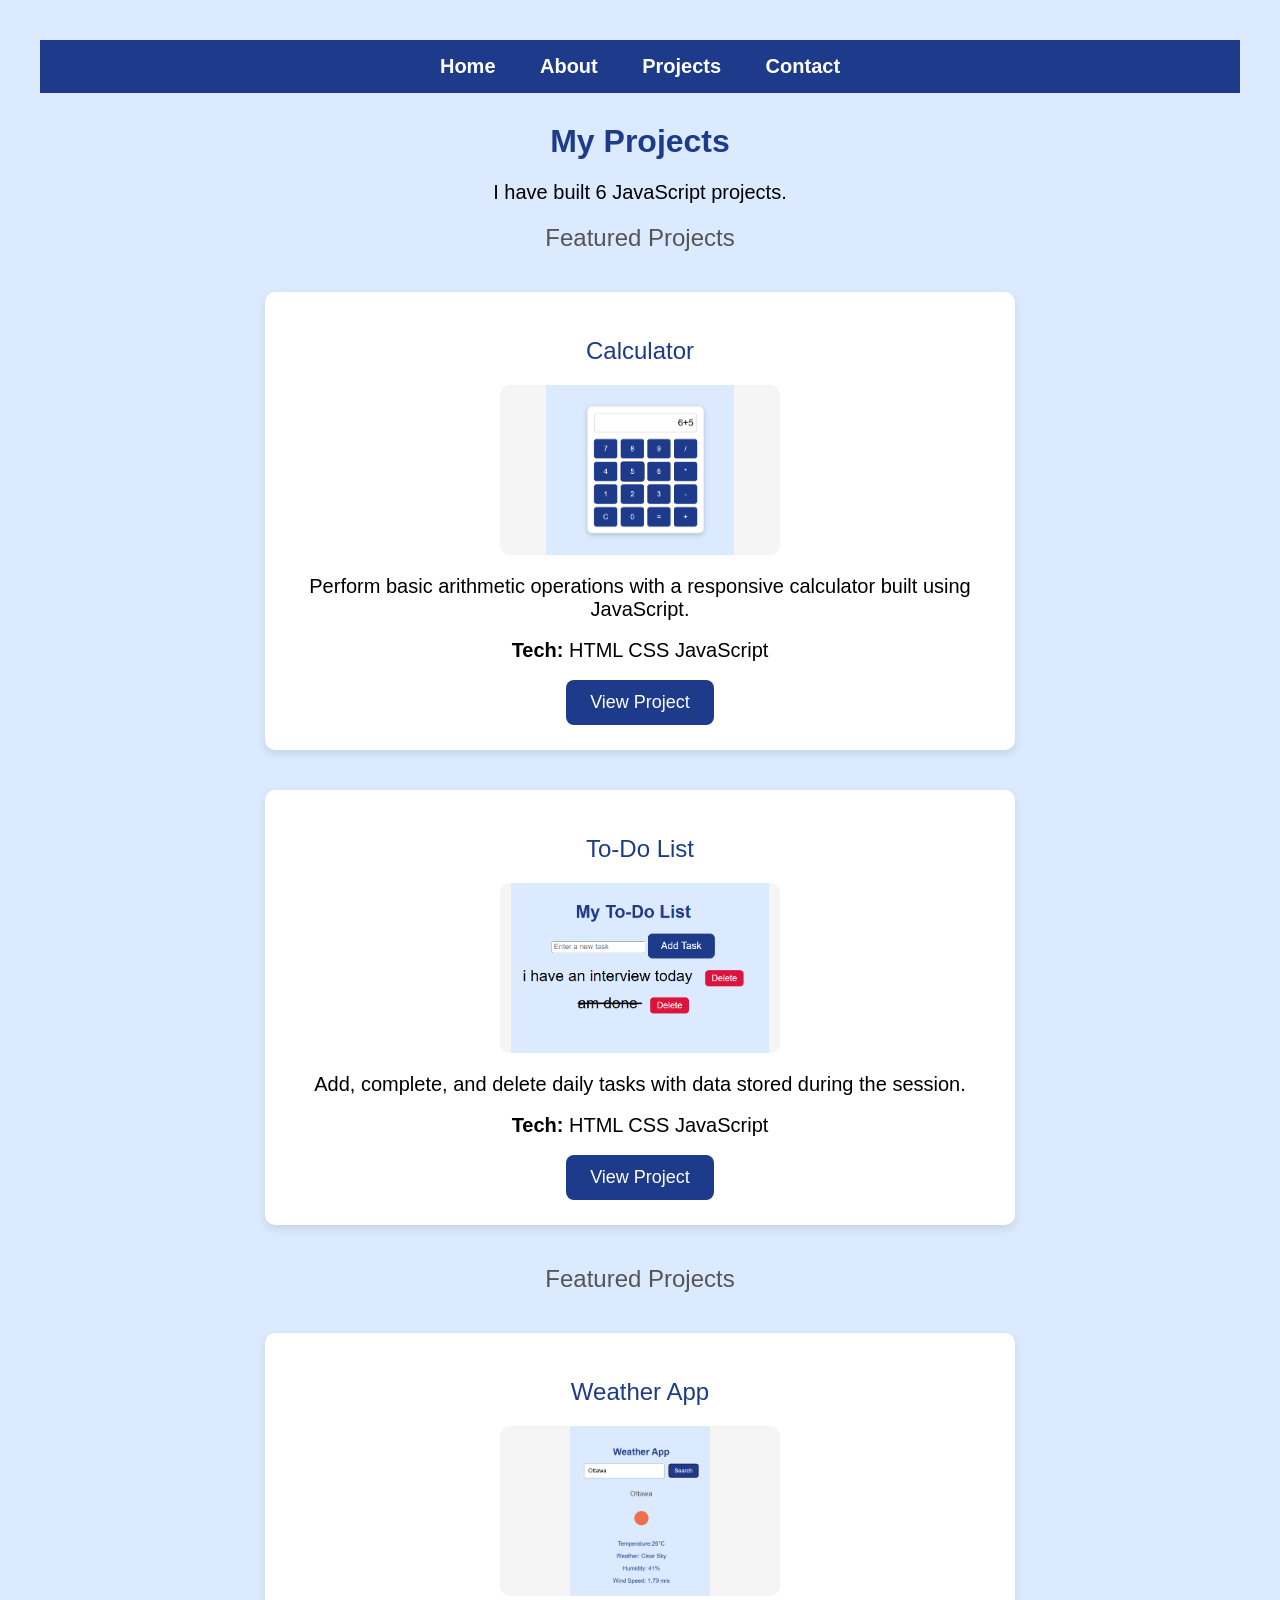
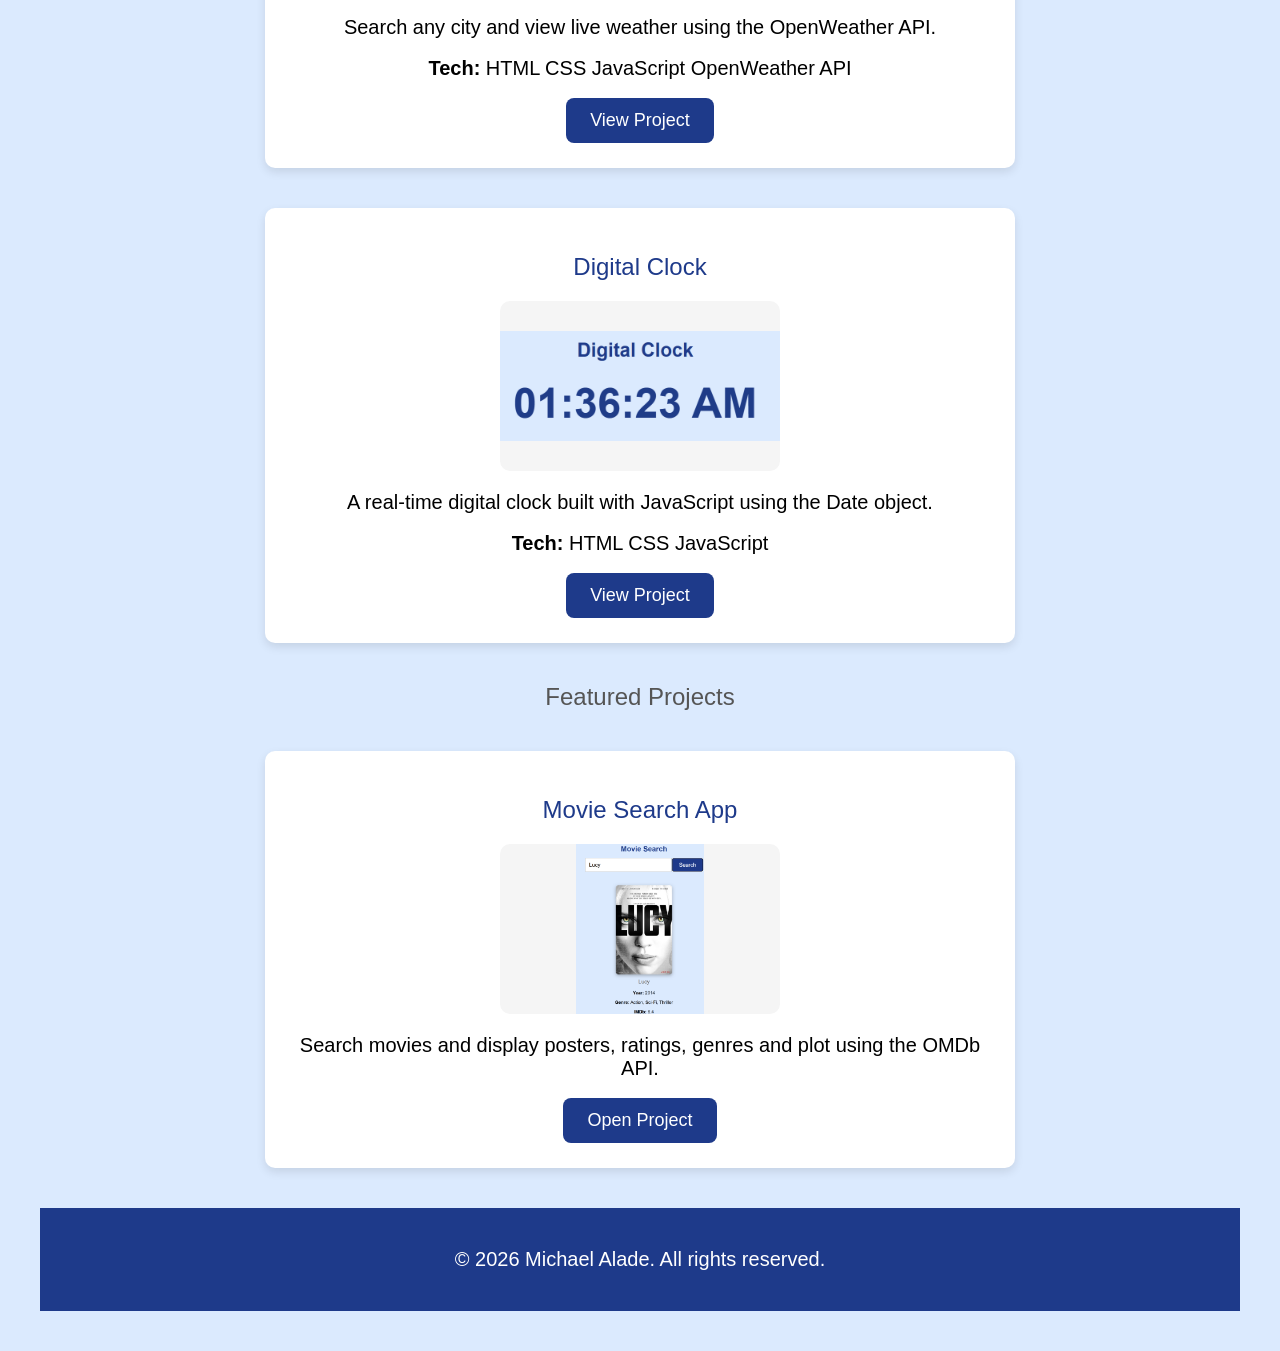
==== projects.html @ 43a9d6e0 "First portfolio website" ====
<!DOCTYPE html>
<html>

<head>
    <title>Projects</title>
    <link rel="stylesheet" href="style.css">
    <link rel="stylesheet" href="https://cdnjs.cloudflare.com/ajax/libs/font-awesome/6.7.2/css/all.min.css">
</head>

<body>

<nav>
    <a href="index.html">Home</a>
    <a href="about.html">About</a>
    <a href="projects.html">Projects</a>
    <a href="contact.html">Contact</a>
</nav>

<h1>My Projects</h1>

<p>I have built 6 JavaScript projects.</p>
    
    </a>

</div>

<h2>Featured Projects</h2>

<div class="project-card">


<h2>Calculator</h2>

<img src="images/calculator.png" alt="Calculator">

<p>Perform basic arithmetic operations with a responsive calculator built using JavaScript.</p>

<p><strong>Tech:</strong> HTML   CSS   JavaScript</p>

<a href="calculator.html" class="btn">
   <button>View Project</button>

</a>

</div>

<div class="project-card">
    <h2>To-Do List</h2>

    <img src="images/To-Do List.png" alt="To-Do List">

    <p>Add, complete, and delete daily tasks with data stored during the session.</p>

    <p><strong>Tech:</strong> HTML   CSS   JavaScript</p>

       <a href="todo.html">
    <button>View Project</button>
</a>

</div>

<h2>Featured Projects</h2>

<div class="project-card">


<h2>Weather App</h2>

<img src="images/Weather App.png" alt="Weather App">

<p>Search any city and view live weather using the OpenWeather API.</p>

<p><strong>Tech:</strong> HTML   CSS   JavaScript   OpenWeather API</p>

    <a href="weather.html">
<button>View Project</button>

</a>

</div>


<div class="project-card">


<h2>Digital Clock</h2>

<img src="images/Digital Clock.png" alt="Digital Clock">

<p>A real-time digital clock built with JavaScript using the Date object.</p>

<p><strong>Tech:</strong> HTML   CSS   JavaScript</p>

<a href="clock.html">
<button>View Project</button>

</a>

</div>

<h2>Featured Projects</h2>

<div class="project-card">

    <h2>Movie Search App</h2>

    <img src="images/Movie Search.png" alt="Movie Search">

    <p>
        Search movies and display posters, ratings, genres and plot using
        the OMDb API.
    </p>

    <a href="movie.html">
        <button>Open Project</button>
    </a>

</div>


<footer>

    <p>© 2026 Michael Alade. All rights reserved.</p>

</footer>

</body>

</html>
---- style.css ----
/* ===========================
   GENERAL
=========================== */

body {
    background-color: #dbeafe;
    font-family: Arial, sans-serif;
    text-align: center;
    padding: 40px;
    margin: 0;
}

.container {
    width: 600px;
    max-width: 90%;
    margin: 50px auto;
    background-color: white;
    padding: 30px;
    border-radius: 15px;
}

h1 {
    color: #1e3a8a;
}

h2 {
    color: #555;
    font-size: 24px;
    font-weight: normal;
}

p {
    font-size: 20px;
}

/* ===========================
   NAVIGATION
=========================== */

nav {
    background-color: #1e3a8a;
    padding: 15px;
    margin-bottom: 30px;
    text-align: center;
    position: sticky;
    top: 0;
    z-index: 1000;
}

nav a {
    color: white;
    text-decoration: none;
    margin: 0 20px;
    font-size: 20px;
    font-weight: bold;
}

nav a:hover {
    color: #cbd5e1;
}

/* ===========================
   BUTTONS
=========================== */

button {
    background: #1e3a8a;
    color: white;
    border: none;
    padding: 12px 24px;
    border-radius: 8px;
    font-size: 18px;
    cursor: pointer;
    transition: background-color 0.3s, transform 0.2s;
}

button:hover {
    background: #2563eb;
    transform: scale(1.05);
}

.button-group {
    display: flex;
    justify-content: center;
    gap: 20px;
    margin-top: 20px;
}

.button-group a {
    text-decoration: none;
}

/* ===========================
   PROFILE
=========================== */

.profile-photo {
    width: 180px;
    height: 180px;
    border-radius: 50%;
    object-fit: cover;
    border: 5px solid white;
}

/* ===========================
   FOOTER
=========================== */

footer {
    margin-top: 40px;
    padding: 20px;
    text-align: center;
    color: white;
    background-color: #1e3a8a;
}

/* ===========================
   PROJECT CARDS
=========================== */

.project-card {
    background: white;
    border-radius: 10px;
    padding: 25px;
    margin: 40px auto;
    max-width: 700px;
    box-shadow: 0 4px 10px rgba(0,0,0,0.1);
    transition: transform 0.3s ease, box-shadow 0.3s ease;
}

.project-card:hover {
    transform: translateY(-8px);
    box-shadow: 0 12px 30px rgba(0,0,0,0.15);
}

.project-card h2 {
    color: #1e3a8a;
}

.project-card p {
    margin: 18px 0;
}

.project-card img {
    width: 280px;
    height: 170px;
    object-fit: contain;
    display: block;
    margin: 20px auto;
    border-radius: 10px;
    background: #f5f5f5;
}

/* ===========================
   CALCULATOR
=========================== */

.calculator {
    width: 320px;
    margin: 50px auto;
    background: white;
    padding: 20px;
    border-radius: 15px;
    box-shadow: 0 5px 15px rgba(0,0,0,0.2);
}

#display {
    width: 100%;
    height: 60px;
    font-size: 28px;
    text-align: right;
    padding: 10px;
    margin-bottom: 20px;
    border: 2px solid #ddd;
    border-radius: 10px;
    box-sizing: border-box;
}

.buttons {
    display: grid;
    grid-template-columns: repeat(4, 1fr);
    gap: 10px;
}

.buttons button {
    height: 60px;
    font-size: 22px;
}

/* ===========================
   TODO APP
=========================== */

#taskList {
    list-style: none;
    padding: 0;
}

#taskList li {
    margin: 15px 0;
    cursor: pointer;
    font-size: 28px;
}

#taskList button {
    margin-left: 15px;
    padding: 5px 12px;
    font-size: 16px;
    border: none;
    border-radius: 6px;
    background-color: crimson;
}

#taskList button:hover {
    background-color: darkred;
}

/* ===========================
   CLOCK
=========================== */

.clock-container {
    text-align: center;
    margin-top: 100px;
}

#clock {
    font-size: 70px;
    font-weight: bold;
    color: #1f3c88;
    margin-top: 30px;
}

.skills{
    display:flex;
    justify-content:center;
    flex-wrap:wrap;
    gap:25px;
    margin:40px 0;
}

.skill{
    width:120px;
    background:white;
    padding:20px;
    border-radius:12px;
    box-shadow:0 5px 15px rgba(0,0,0,.1);
    transition:0.3s;
}

.skill:hover{
    transform:translateY(-8px);
}

.skill i{
    font-size:50px;
    color:#1e3a8a;
}

.skill p{
    margin-top:15px;
    font-size:18px;
}

@keyframes fadeIn{

    from{
        opacity:0;
        transform:translateY(20px);
    }

    to{
        opacity:1;
        transform:translateY(0);
    }

}

.container{
    animation:fadeIn 1s ease;
}

@media (max-width:768px){

    body{
        padding:20px;
    }

    .container{
        width:90%;
        padding:20px;
    }

    nav a{
        display:block;
        margin:12px 0;
    }

    .project-card{
        width:100%;
    }

    .project-card img{
        width:100%;
        height:auto;
    }

    #movieInput,
    #cityInput{
        width:90%;
    }

    button{
        width:100%;
        margin-top:10px;
    }

}

.hero{
    text-align:center;
    margin-bottom:60px;
}

.hero h1{
    font-size:48px;
    margin-top:20px;
}

.hero h2{
    color:#1e3a8a;
    font-size:28px;
    margin-bottom:20px;
}

.hero p{
    max-width:650px;
    margin:20px auto;
    line-height:1.6;
}

.stats{
    display:flex;
    justify-content:center;
    gap:30px;
    flex-wrap:wrap;
    margin:50px 0;
}

.stat-box{
    background:white;
    width:180px;
    padding:25px;
    border-radius:15px;
    box-shadow:0 5px 15px rgba(0,0,0,.1);
}

.stat-box h1{
    color:#1e3a8a;
    font-size:40px;
    margin:0;
}

.stat-box p{
    font-size:18px;
}
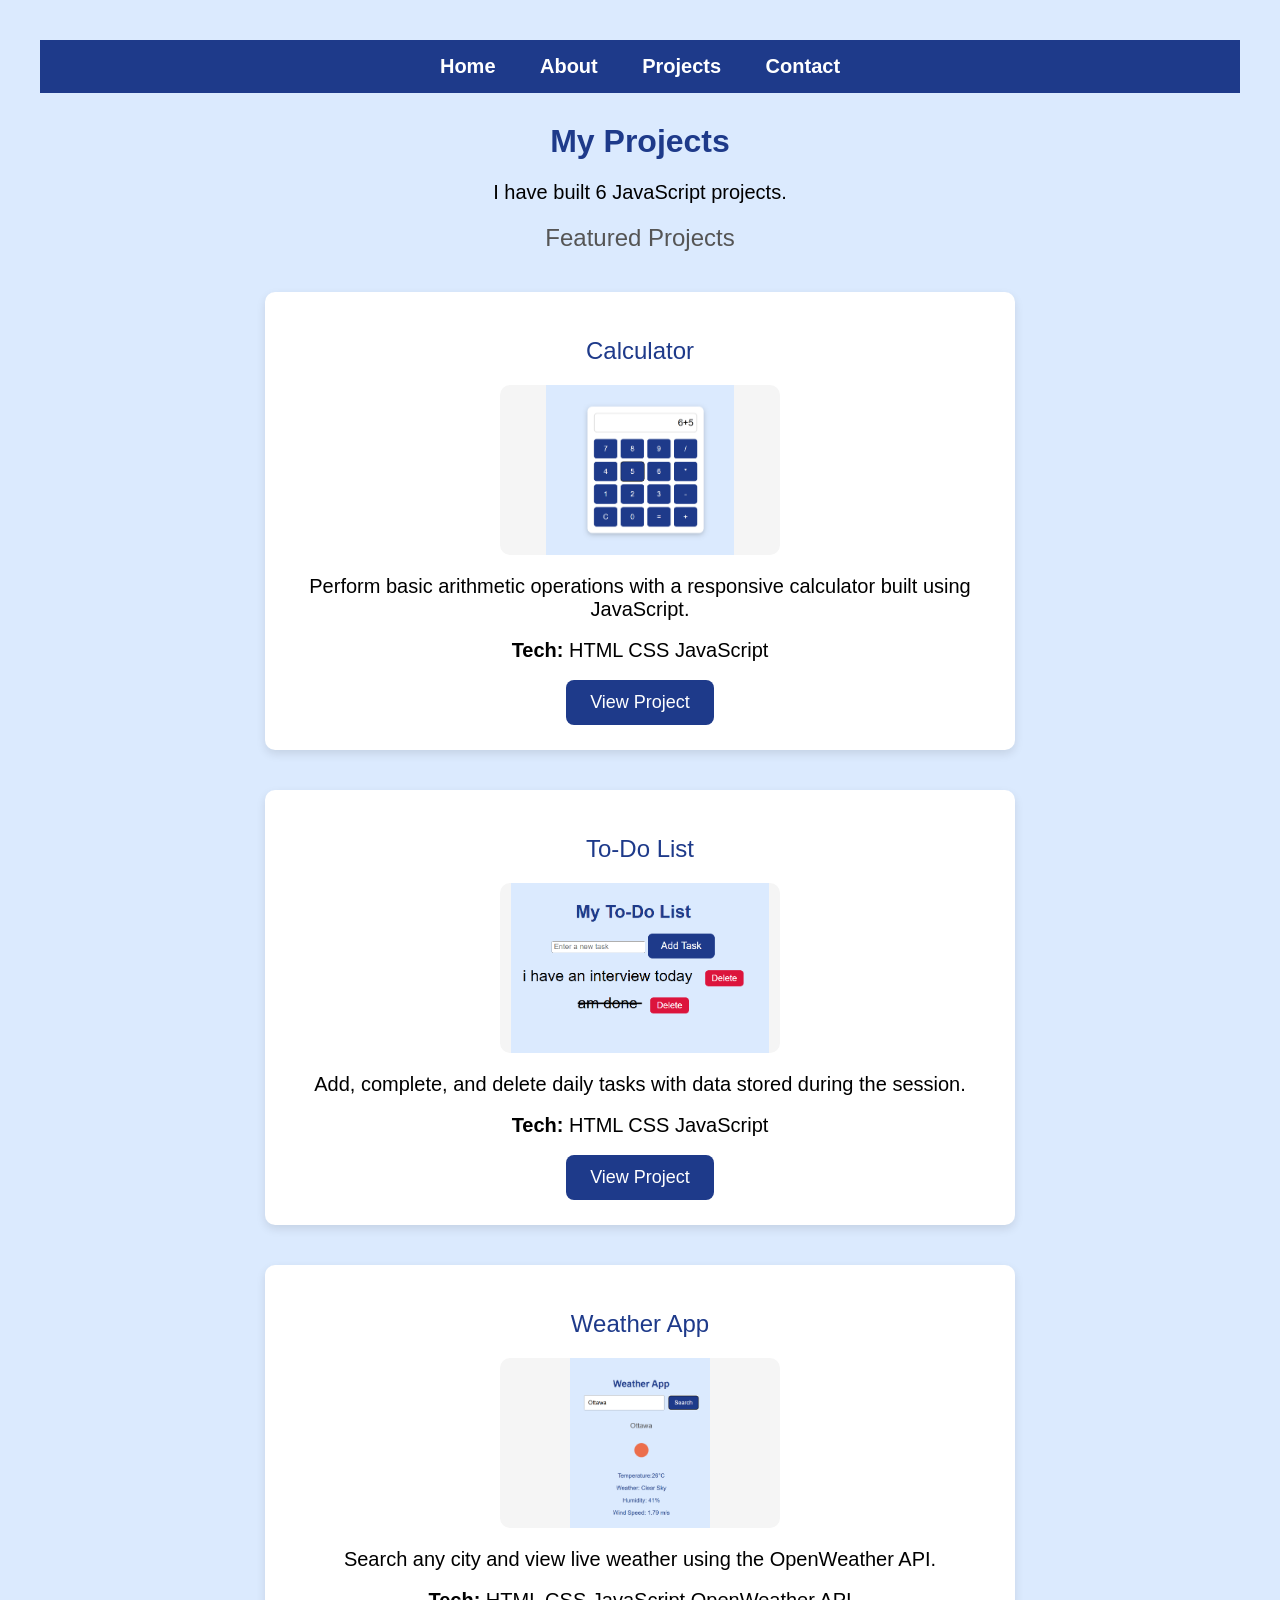
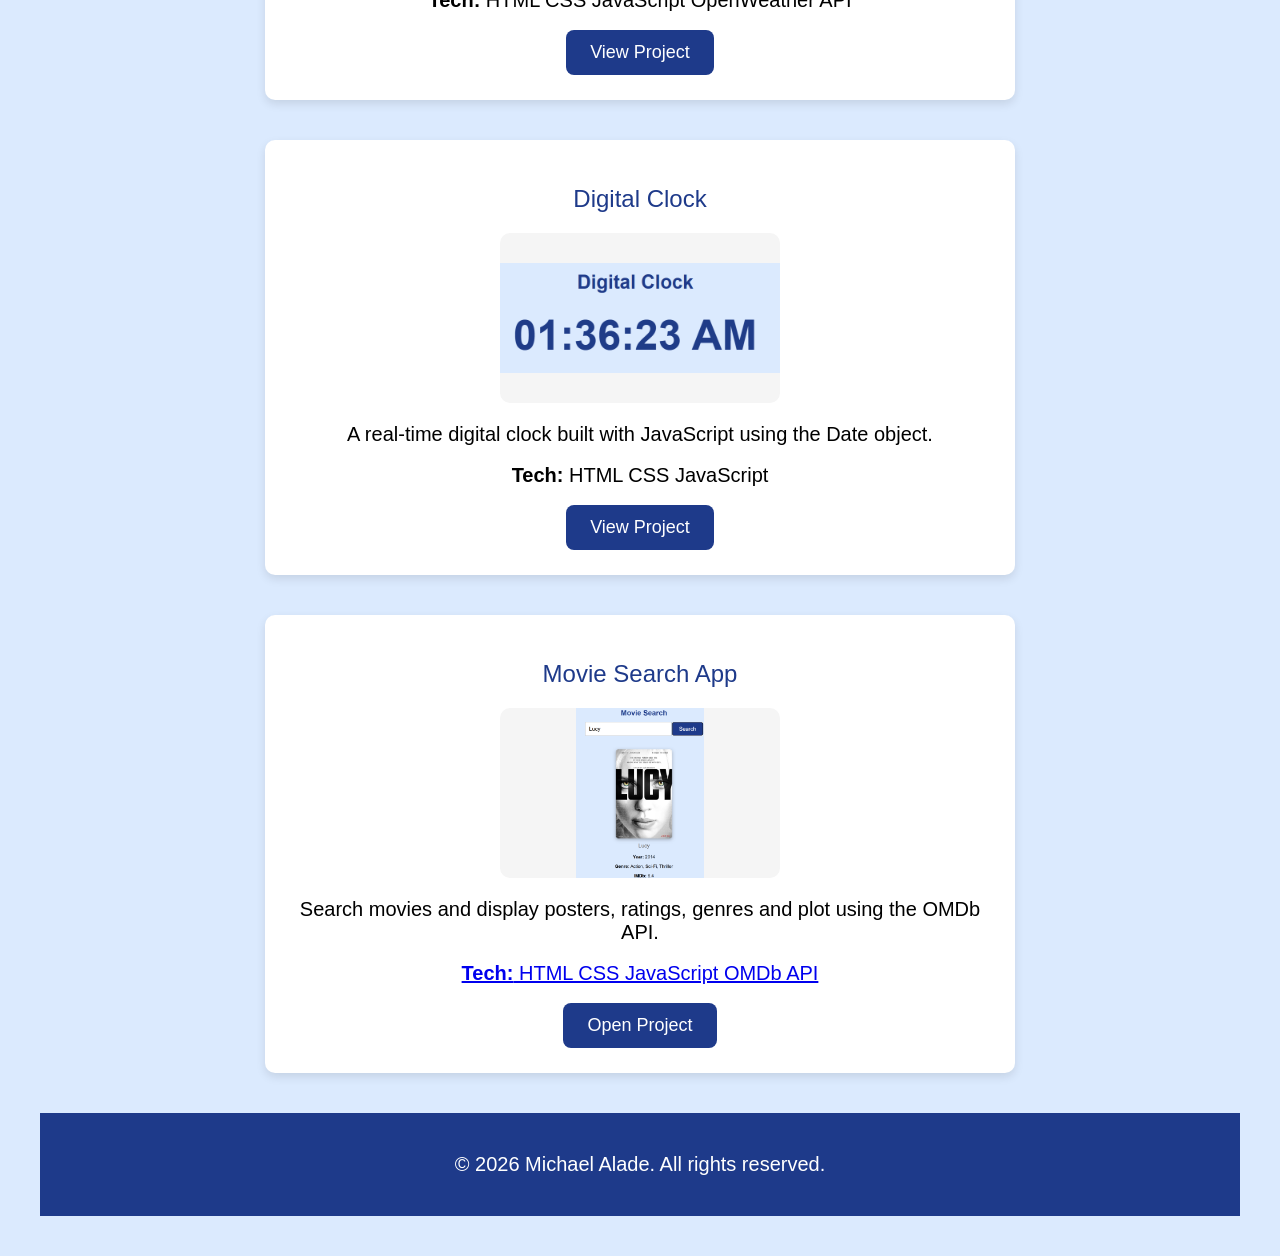
==== commit dea2df90: "Fix homepage featured projects" ====
--- a/projects.html
+++ b/projects.html
@@ -20,9 +20,6 @@
 
 <p>I have built 6 JavaScript projects.</p>
     
-    </a>
-
-</div>
 
 <h2>Featured Projects</h2>
 
@@ -59,7 +56,6 @@
 
 </div>
 
-<h2>Featured Projects</h2>
 
 <div class="project-card">
 
@@ -98,7 +94,6 @@
 
 </div>
 
-<h2>Featured Projects</h2>
 
 <div class="project-card">
 
@@ -112,6 +107,9 @@
     </p>
 
     <a href="movie.html">
+        
+        <p><strong>Tech:</strong> HTML CSS JavaScript OMDb API</p>
+        
         <button>Open Project</button>
     </a>
 
--- a/style.css
+++ b/style.css
@@ -10,13 +10,12 @@
     margin: 0;
 }
 
-.container {
-    width: 600px;
-    max-width: 90%;
-    margin: 50px auto;
-    background-color: white;
-    padding: 30px;
-    border-radius: 15px;
+.container{
+    max-width:1200px;
+    width:90%;
+    margin:50px auto;
+    background:transparent;
+    padding:30px;
 }
 
 h1 {
@@ -310,12 +309,12 @@
         width:90%;
     }
 
-    button{
-        width:100%;
-        margin-top:10px;
-    }
-
-}
+ button{
+    width:100%;
+    margin-top:10px;
+}
+
+} 
 
 .hero{
     text-align:center;
@@ -363,4 +362,59 @@
 
 .stat-box p{
     font-size:18px;
-}+}
+
+.skills {
+    display: flex;
+    justify-content: center;
+    gap: 25px;
+    flex-wrap: wrap;
+    margin: 40px 0;
+}
+
+.skill {
+    width: 220px;
+    background: white;
+    padding: 25px;
+    border-radius: 12px;
+    box-shadow: 0 5px 15px rgba(0,0,0,.1);
+    transition: transform .3s ease, box-shadow .3s ease;
+}
+
+.skill:hover {
+    transform: translateY(-8px);
+    box-shadow: 0 12px 25px rgba(0,0,0,.15);
+}
+
+.skill h3 {
+    color: #1e3a8a;
+    margin-bottom: 15px;
+}
+
+.skill p {
+    font-size: 17px;
+    line-height: 1.5;
+}
+
+.resume-button {
+    text-align: center;
+    margin: 40px 0;
+}
+
+.hero h1 {
+    font-size: 3.5rem;
+}
+
+.projects-grid{
+    display:grid;
+    grid-template-columns:repeat(auto-fit,minmax(300px,1fr));
+    gap:30px;
+    margin-top:30px;
+}
+
+.resume-button {
+    text-align: center;
+    margin: 40px 0;
+    width: 100%;
+}
+
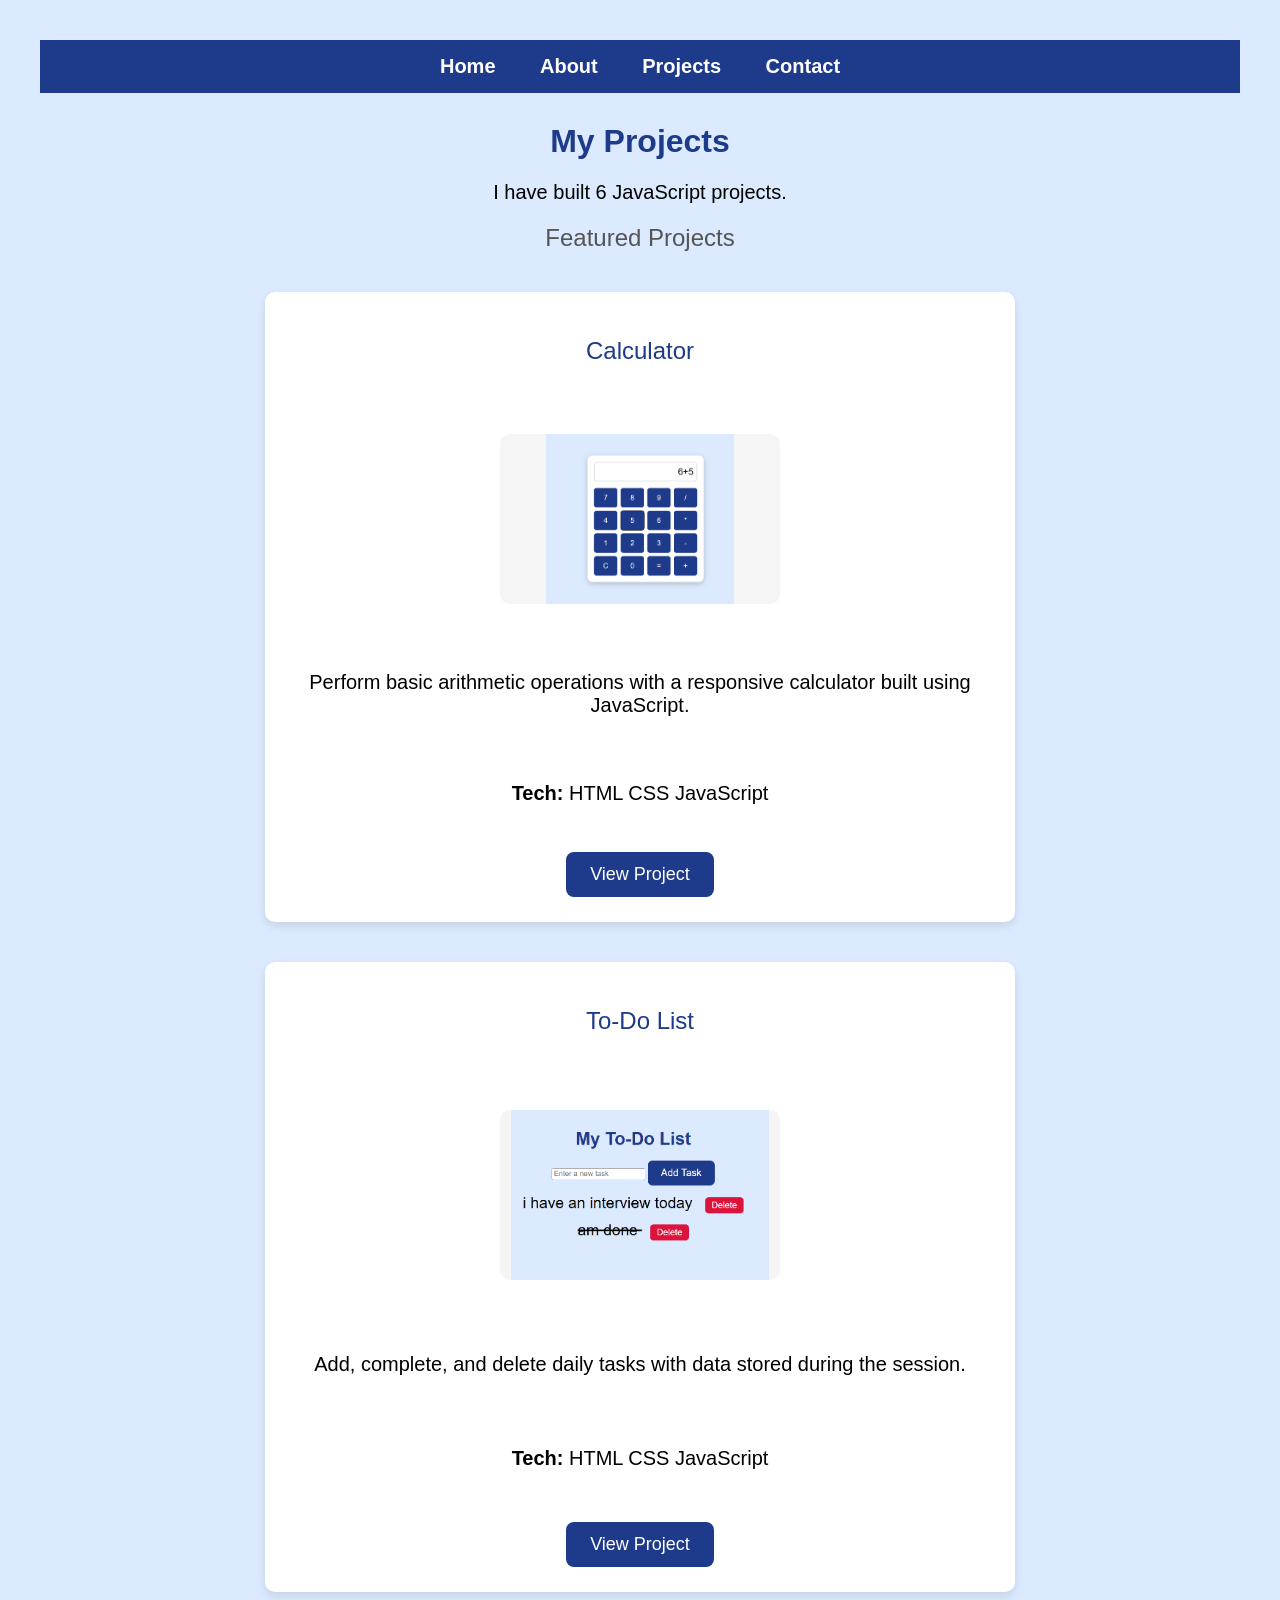
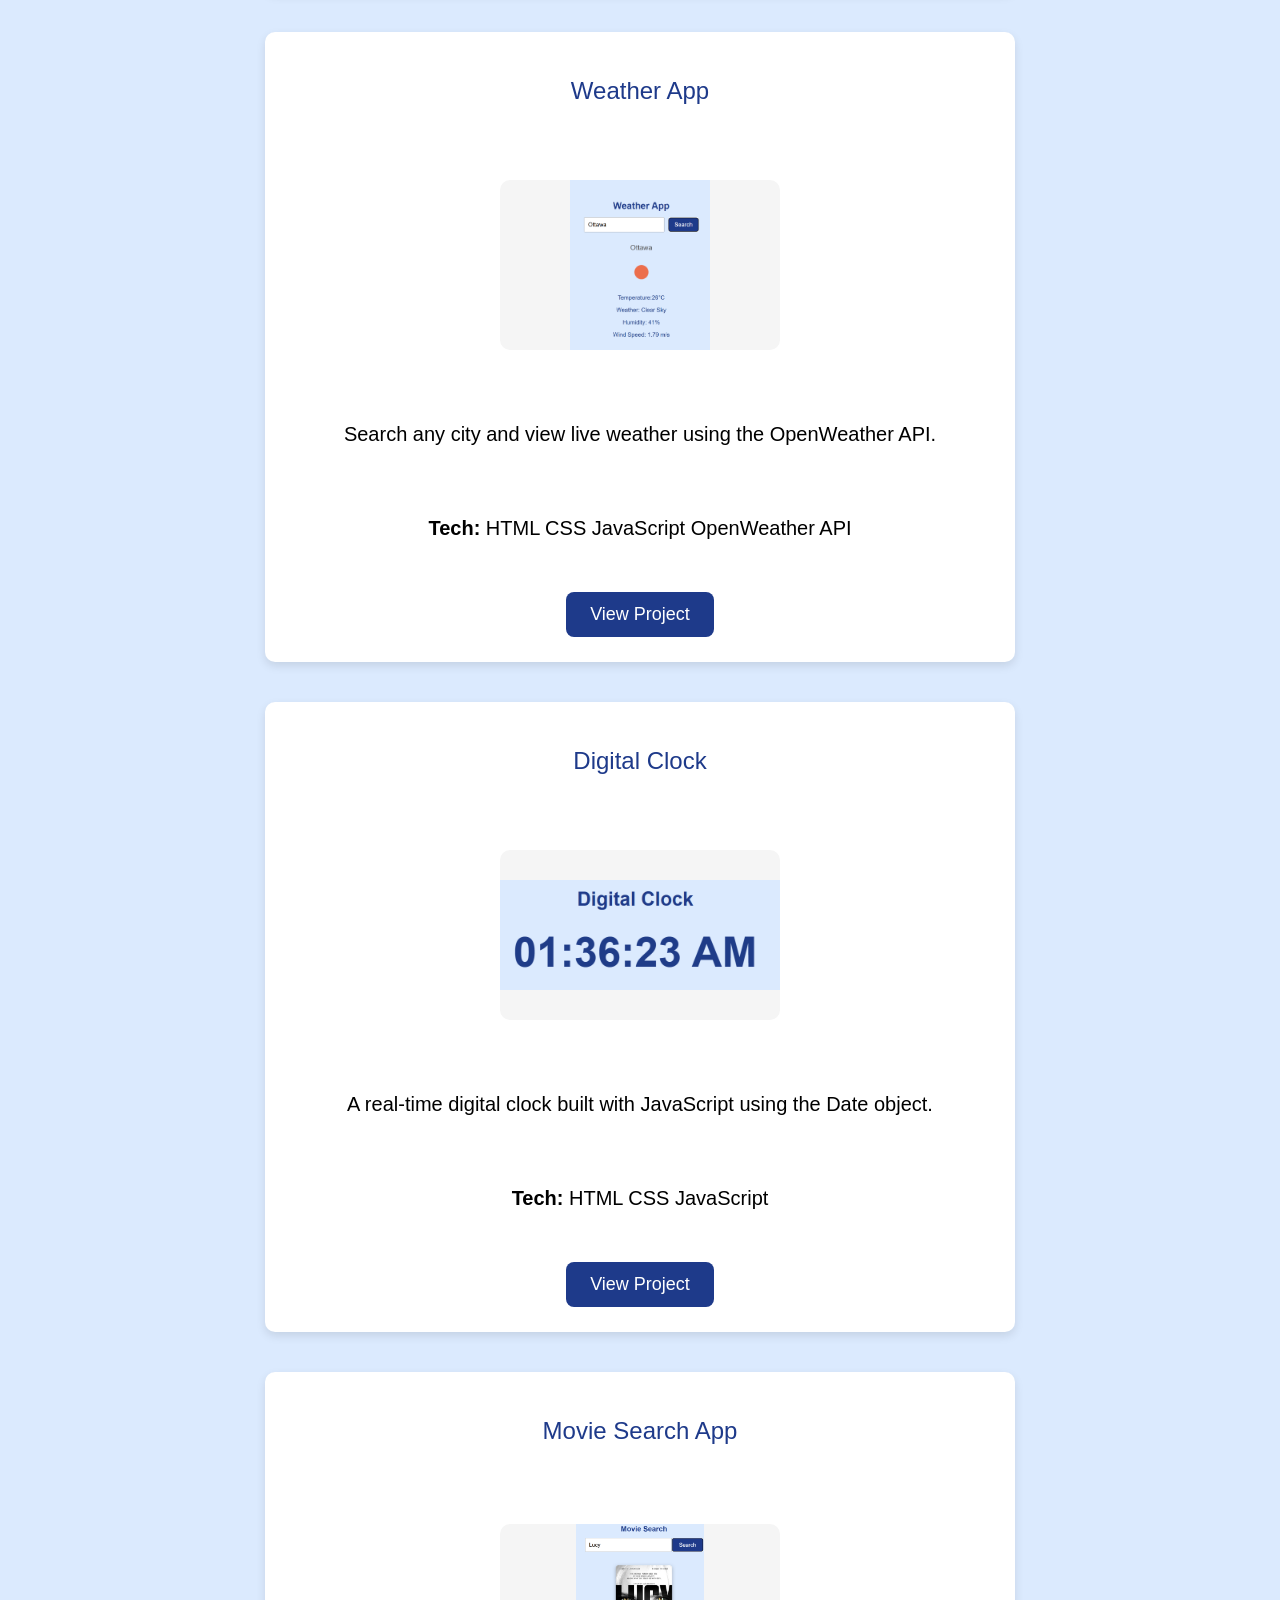
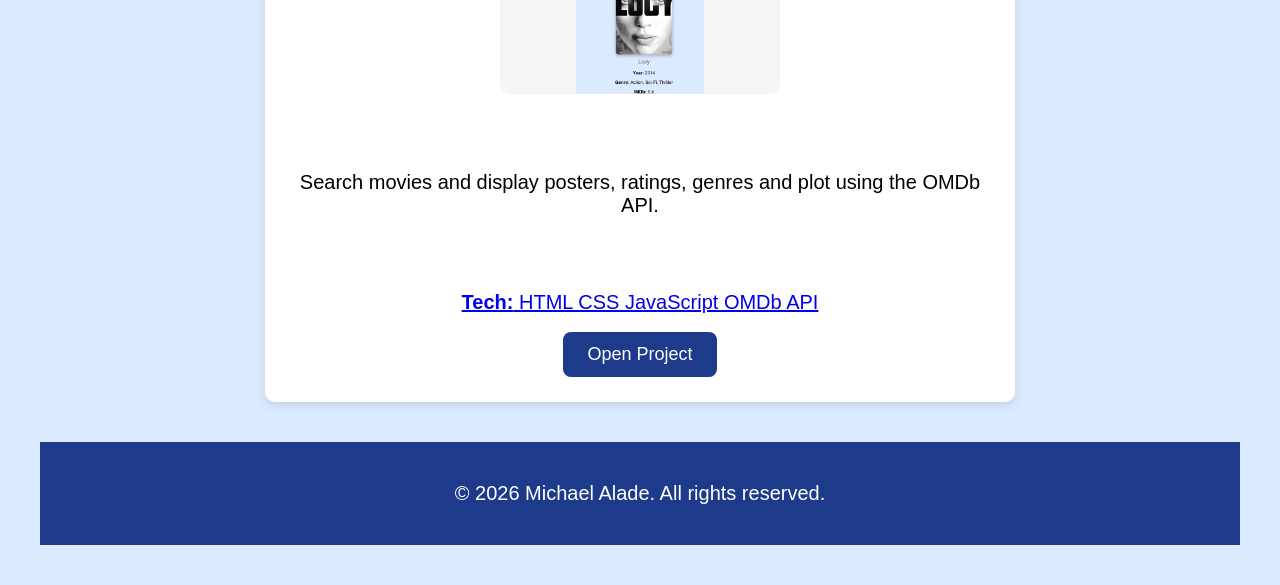
==== commit 58e7c5ee: "Add View All Projects button" ====
--- a/projects.html
+++ b/projects.html
@@ -115,7 +115,6 @@
 
 </div>
 
-
 <footer>
 
     <p>© 2026 Michael Alade. All rights reserved.</p>
--- a/style.css
+++ b/style.css
@@ -418,3 +418,15 @@
     width: 100%;
 }
 
+.resume-button{
+    text-align:center;
+    margin:50px 0;
+}
+
+.project-card{
+    display:flex;
+    flex-direction:column;
+    justify-content:space-between;
+    min-height:580px;
+}
+
